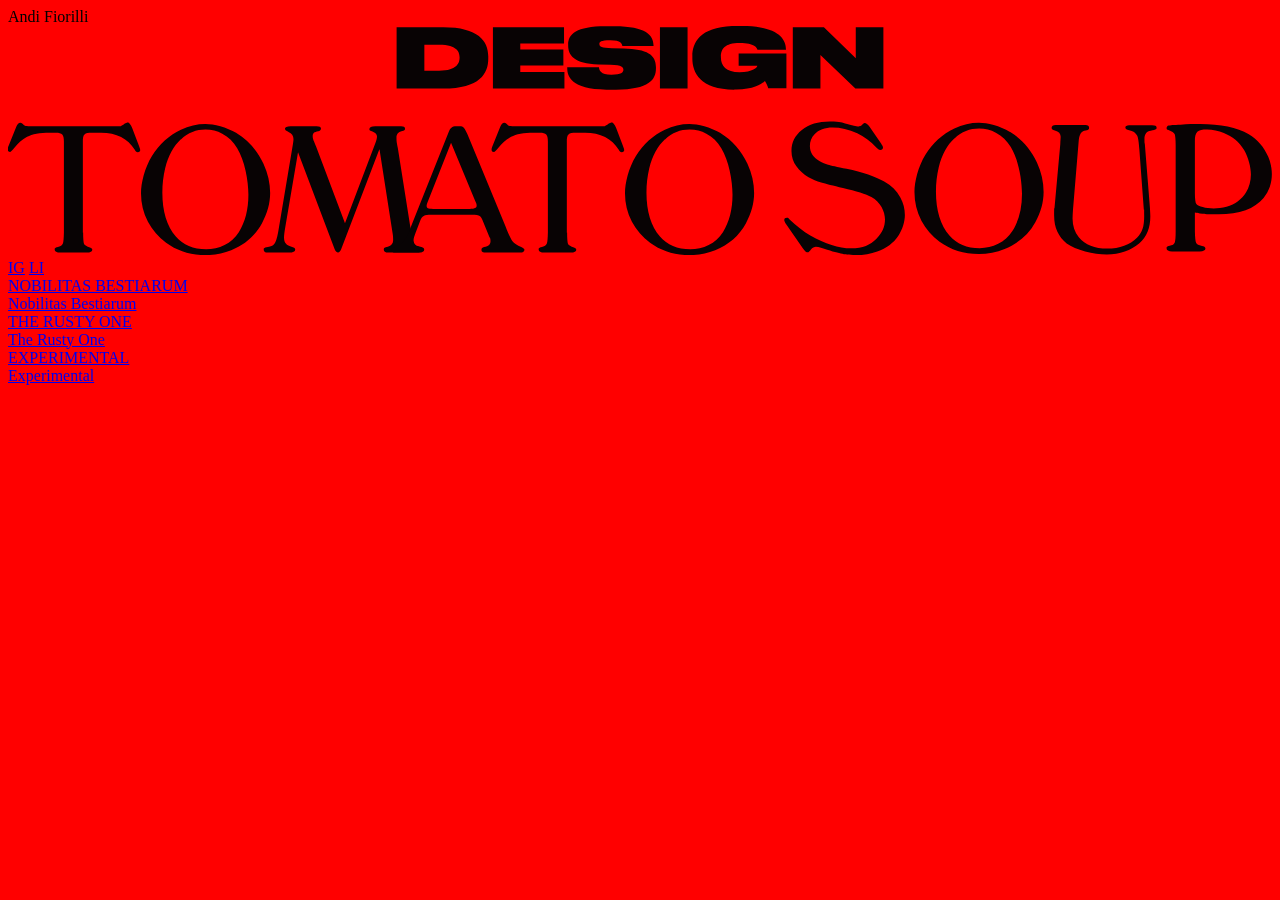
==== index.html @ 25e964f8 "Update index.html" ====
<!DOCTYPE html>
<html lang="en">
<head>
<meta charset="UTF-8">
<meta name="viewport" content="width=device-width, initial-scale=1.0">

<title>Andi Fiorilli</title>
<link rel="stylesheet" href="style.css">    

</head>

<body>

<header class="header">

    <div class="name">
        Andi Fiorilli
    </div>

    <div class="logo">
        <img src="logo-DTS.svg" alt="Design Tomato Soup">
    </div>

    <div class="links">
        <a href="https://instagram.com/designtomatosoup" target="_blank">IG</a>
        <a href="https://www.linkedin.com/in/andresfiorilli/" target="_blank">LI</a>
    </div>

</header>

<section class="gallery">

    <a href="nb.html" class="project">

        <div class="thumb hero">
            <div class="placeholder">
                NOBILITAS BESTIARUM
            </div>
        </div>

        <div class="project-title">
            Nobilitas Bestiarum
        </div>

    </a>

    <a href="rusty-one.html" class="project">

        <div class="thumb square">
            <div class="placeholder">
                THE RUSTY ONE
            </div>
        </div>

        <div class="project-title">
            The Rusty One
        </div>

    </a>

    <a href="experimental.html" class="project">

        <div class="thumb vertical">
            <div class="placeholder">
                EXPERIMENTAL
            </div>
        </div>

        <div class="project-title">
            Experimental
        </div>

    </a>

</section>

</body>
</html>
---- style.css ----
body{
    background:red;
}
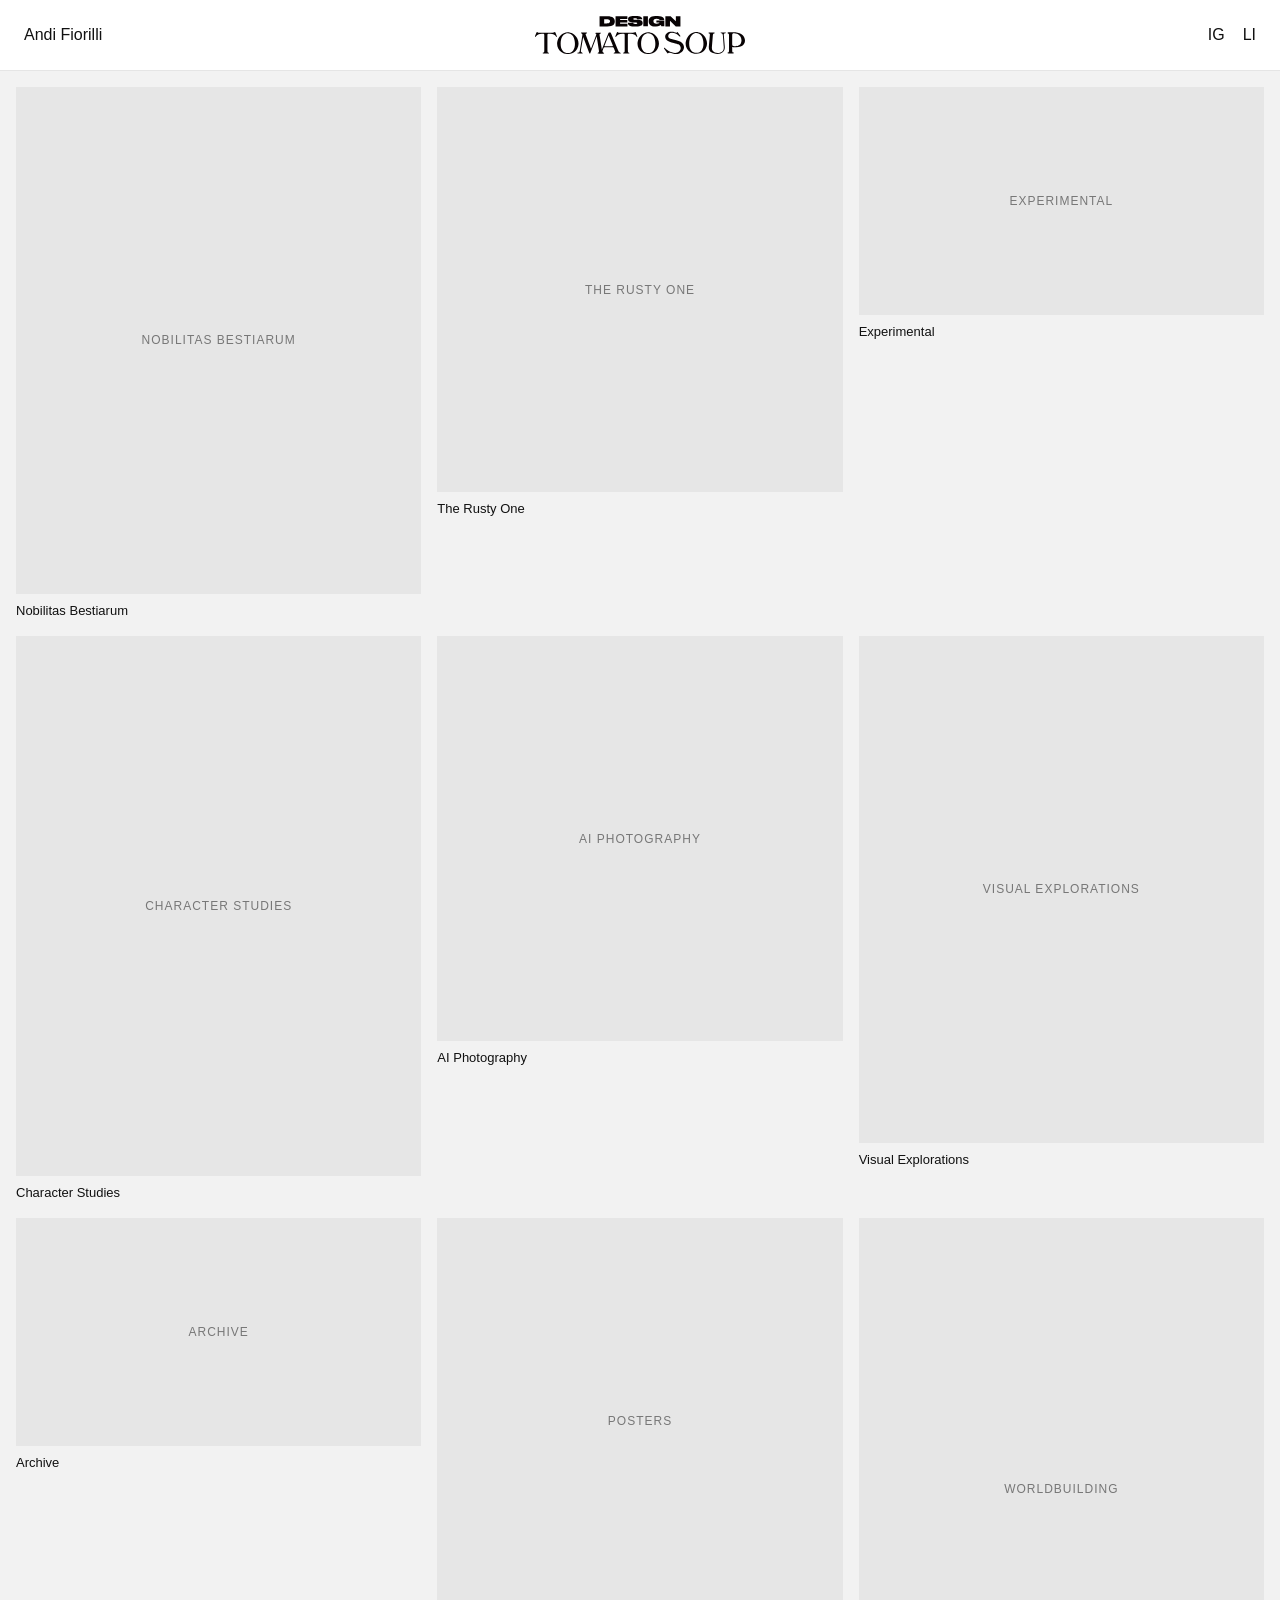
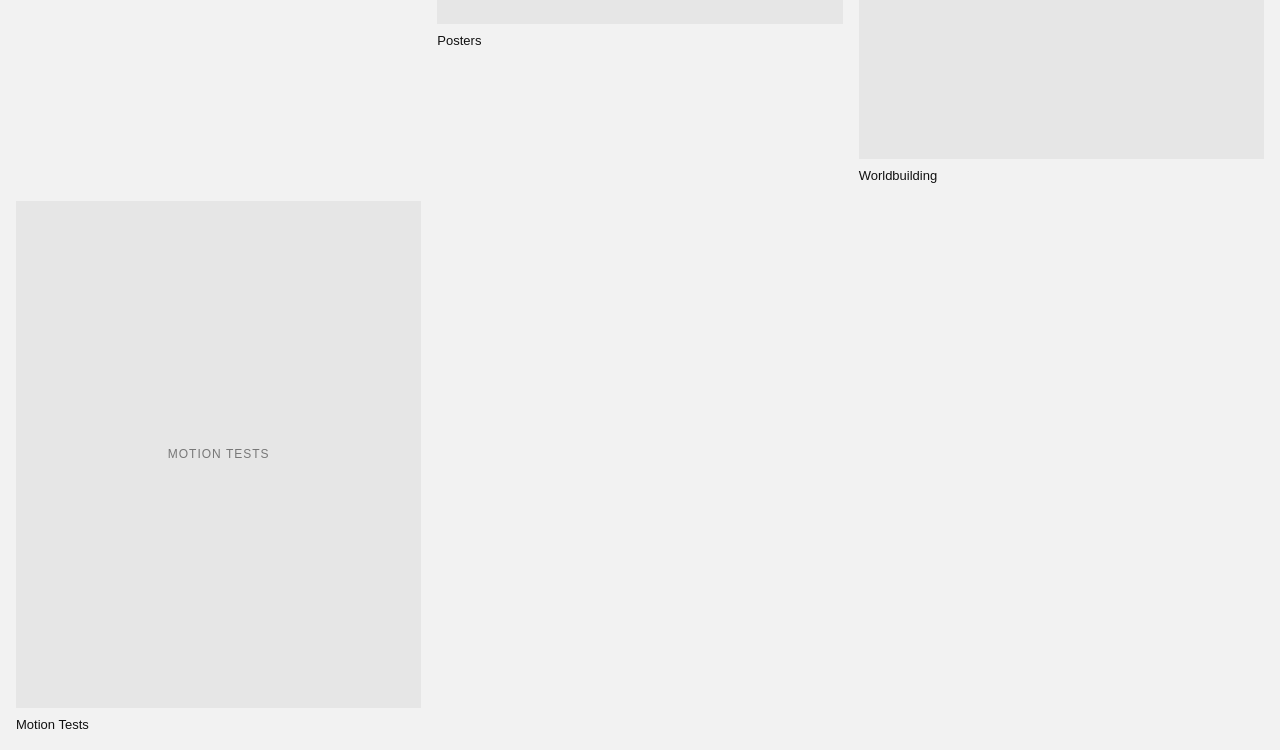
==== commit 1700b044: "Update index.html" ====
--- a/index.html
+++ b/index.html
@@ -30,47 +30,75 @@
 
 <section class="gallery">
 
-    <a href="nb.html" class="project">
+<a href="nb.html" class="project">
+    <div class="thumb vertical">
+        <div class="placeholder">NOBILITAS BESTIARUM</div>
+    </div>
+    <div class="project-title">Nobilitas Bestiarum</div>
+</a>
 
-        <div class="thumb hero">
-            <div class="placeholder">
-                NOBILITAS BESTIARUM
-            </div>
-        </div>
+<a href="rusty-one.html" class="project">
+    <div class="thumb square">
+        <div class="placeholder">THE RUSTY ONE</div>
+    </div>
+    <div class="project-title">The Rusty One</div>
+</a>
 
-        <div class="project-title">
-            Nobilitas Bestiarum
-        </div>
+<a href="experimental.html" class="project">
+    <div class="thumb hero">
+        <div class="placeholder">EXPERIMENTAL</div>
+    </div>
+    <div class="project-title">Experimental</div>
+</a>
 
-    </a>
+<a href="#" class="project">
+    <div class="thumb tall">
+        <div class="placeholder">CHARACTER STUDIES</div>
+    </div>
+    <div class="project-title">Character Studies</div>
+</a>
 
-    <a href="rusty-one.html" class="project">
+<a href="#" class="project">
+    <div class="thumb square">
+        <div class="placeholder">AI PHOTOGRAPHY</div>
+    </div>
+    <div class="project-title">AI Photography</div>
+</a>
 
-        <div class="thumb square">
-            <div class="placeholder">
-                THE RUSTY ONE
-            </div>
-        </div>
+<a href="#" class="project">
+    <div class="thumb vertical">
+        <div class="placeholder">VISUAL EXPLORATIONS</div>
+    </div>
+    <div class="project-title">Visual Explorations</div>
+</a>
 
-        <div class="project-title">
-            The Rusty One
-        </div>
+<a href="#" class="project">
+    <div class="thumb hero">
+        <div class="placeholder">ARCHIVE</div>
+    </div>
+    <div class="project-title">Archive</div>
+</a>
 
-    </a>
+<a href="#" class="project">
+    <div class="thumb square">
+        <div class="placeholder">POSTERS</div>
+    </div>
+    <div class="project-title">Posters</div>
+</a>
 
-    <a href="experimental.html" class="project">
+<a href="#" class="project">
+    <div class="thumb tall">
+        <div class="placeholder">WORLDBUILDING</div>
+    </div>
+    <div class="project-title">Worldbuilding</div>
+</a>
 
-        <div class="thumb vertical">
-            <div class="placeholder">
-                EXPERIMENTAL
-            </div>
-        </div>
-
-        <div class="project-title">
-            Experimental
-        </div>
-
-    </a>
+<a href="#" class="project">
+    <div class="thumb vertical">
+        <div class="placeholder">MOTION TESTS</div>
+    </div>
+    <div class="project-title">Motion Tests</div>
+</a>
 
 </section>
 
--- a/style.css
+++ b/style.css
@@ -1,3 +1,196 @@
+:root{
+    --white:#ffffff;
+    --gray:#f2f2f2;
+    --black:#111111;
+}
+
+*{
+    margin:0;
+    padding:0;
+    box-sizing:border-box;
+}
+
+html{
+    scroll-behavior:smooth;
+}
+
 body{
-    background:red;
+    font-family:Arial, Helvetica, sans-serif;
+    background:var(--gray);
+    color:var(--black);
 }
+
+/* =========================
+   HEADER
+========================= */
+
+.header{
+    position:sticky;
+    top:0;
+    z-index:1000;
+
+    background:var(--white);
+
+    padding:16px 24px;
+
+    border-bottom:1px solid #e5e5e5;
+
+    display:grid;
+    grid-template-columns:1fr auto 1fr;
+    align-items:center;
+}
+
+.name{
+    font-size:16px;
+    font-weight:400;
+}
+
+.logo{
+    text-align:center;
+}
+
+.logo img{
+    height:38px;
+    width:auto;
+    display:block;
+}
+
+.links{
+    justify-self:end;
+    display:flex;
+    gap:18px;
+}
+
+.links a{
+    color:var(--black);
+    text-decoration:none;
+    transition:opacity .2s ease;
+}
+
+.links a:hover{
+    opacity:.5;
+}
+
+/* =========================
+   GALLERY
+========================= */
+
+.gallery{
+    width:100%;
+    padding:16px;
+
+    display:grid;
+
+    grid-template-columns:
+    repeat(
+        auto-fit,
+        minmax(320px,1fr)
+    );
+
+    gap:16px;
+}
+
+/* =========================
+   PROJECT CARD
+========================= */
+
+.project{
+    text-decoration:none;
+    color:var(--black);
+
+    display:flex;
+    flex-direction:column;
+
+    gap:8px;
+
+    transition:opacity .2s ease;
+}
+
+.project:hover{
+    opacity:.85;
+}
+
+.thumb{
+    width:100%;
+    overflow:hidden;
+    background:var(--white);
+}
+
+.project-title{
+    font-size:13px;
+    line-height:1.4;
+}
+
+/* =========================
+   RATIOS
+========================= */
+
+.hero{
+    aspect-ratio:16/9;
+}
+
+.vertical{
+    aspect-ratio:4/5;
+}
+
+.square{
+    aspect-ratio:1/1;
+}
+
+.tall{
+    aspect-ratio:3/4;
+}
+
+/* =========================
+   PLACEHOLDER
+========================= */
+
+.placeholder{
+    width:100%;
+    height:100%;
+
+    background:#e6e6e6;
+
+    display:flex;
+    align-items:center;
+    justify-content:center;
+
+    color:#777;
+
+    font-size:12px;
+    letter-spacing:1px;
+    text-align:center;
+
+    padding:20px;
+}
+
+/* =========================
+   MOBILE
+========================= */
+
+@media (max-width:768px){
+
+    .header{
+        grid-template-columns:1fr;
+        gap:14px;
+        text-align:center;
+    }
+
+    .name{
+        order:1;
+    }
+
+    .logo{
+        order:2;
+    }
+
+    .links{
+        order:3;
+        justify-self:center;
+    }
+
+    .gallery{
+        grid-template-columns:1fr;
+    }
+
+}
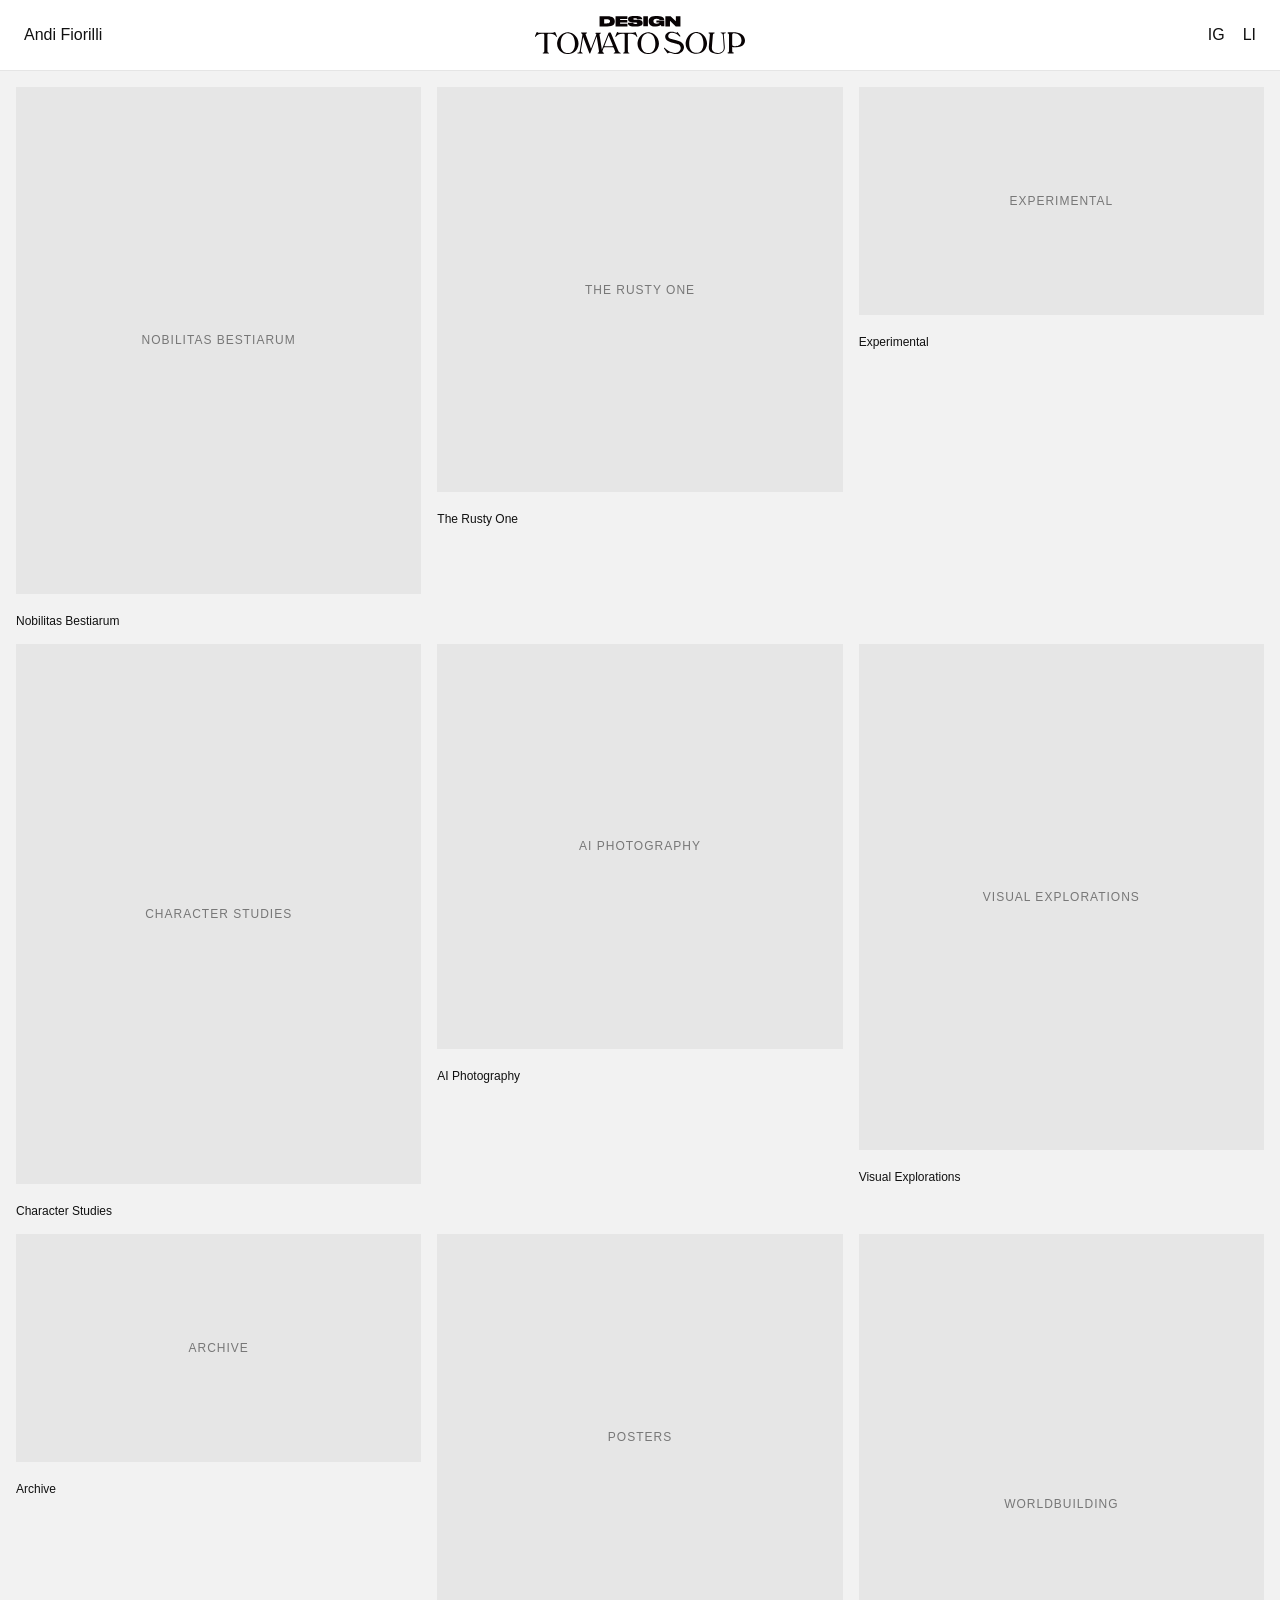
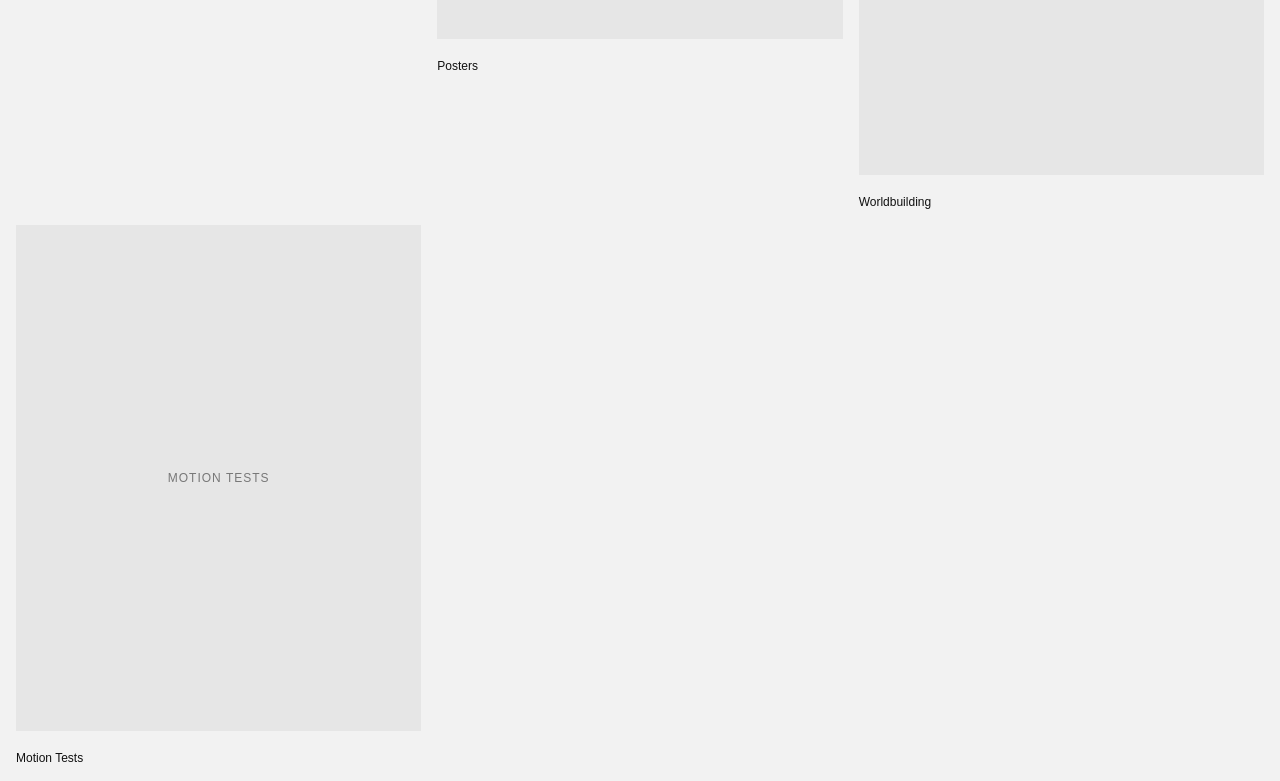
==== commit 9fa4978b: "Update index.html" ====
--- a/index.html
+++ b/index.html
@@ -18,7 +18,9 @@
     </div>
 
     <div class="logo">
-        <img src="logo-DTS.svg" alt="Design Tomato Soup">
+        <a href="index.html">
+            <img src="logo-DTS.svg" alt="Design Tomato Soup">
+        </a>
     </div>
 
     <div class="links">
--- a/style.css
+++ b/style.css
@@ -117,8 +117,8 @@
 }
 
 .project-title{
-    font-size:13px;
-    line-height:1.4;
+  padding-top:12px;
+  font-size:12px;
 }
 
 /* =========================
@@ -171,26 +171,98 @@
 @media (max-width:768px){
 
     .header{
-        grid-template-columns:1fr;
-        gap:14px;
-        text-align:center;
+        display:flex;
+        flex-direction:column;
+        gap:10px;
+        padding:12px 16px;
+    }
+
+    .logo img{
+        height:28px;
     }
 
     .name{
+        display:none;
+    }
+
+    .links{
+        justify-content:center;
+        gap:16px;
+    }
+
+}
+/* =========================
+   PROJECT PAGE
+========================= */
+
+.project-page{
+    display:grid;
+    grid-template-columns:1fr 320px;
+    gap:40px;
+    padding:40px;
+}
+
+.project-gallery{
+    column-count:2;
+    column-gap:14px;
+}
+
+.project-gallery img{
+    width:100%;
+    display:block;
+    margin-bottom:14px;
+}
+
+.project-info{
+    position:sticky;
+    top:100px;
+    align-self:start;
+}
+
+.project-info h1{
+    font-size:14px;
+    font-weight:400;
+    text-transform:uppercase;
+    margin-bottom:20px;
+}
+
+.project-info p{
+    font-size:13px;
+    line-height:1.6;
+    margin-bottom:20px;
+}
+
+.back{
+    color:var(--black);
+    text-decoration:none;
+}
+
+.back:hover{
+    opacity:.5;
+}
+
+/* =========================
+   PROJECT MOBILE
+========================= */
+
+@media (max-width:900px){
+
+    .project-page{
+        display:flex;
+        flex-direction:column;
+        padding:20px;
+    }
+
+    .project-info{
         order:1;
-    }
-
-    .logo{
+        position:relative;
+        top:auto;
+        margin-bottom:30px;
+    }
+
+    .project-gallery{
         order:2;
-    }
-
-    .links{
-        order:3;
-        justify-self:center;
-    }
-
-    .gallery{
-        grid-template-columns:1fr;
-    }
-
-}
+        column-count:1;
+    }
+
+}
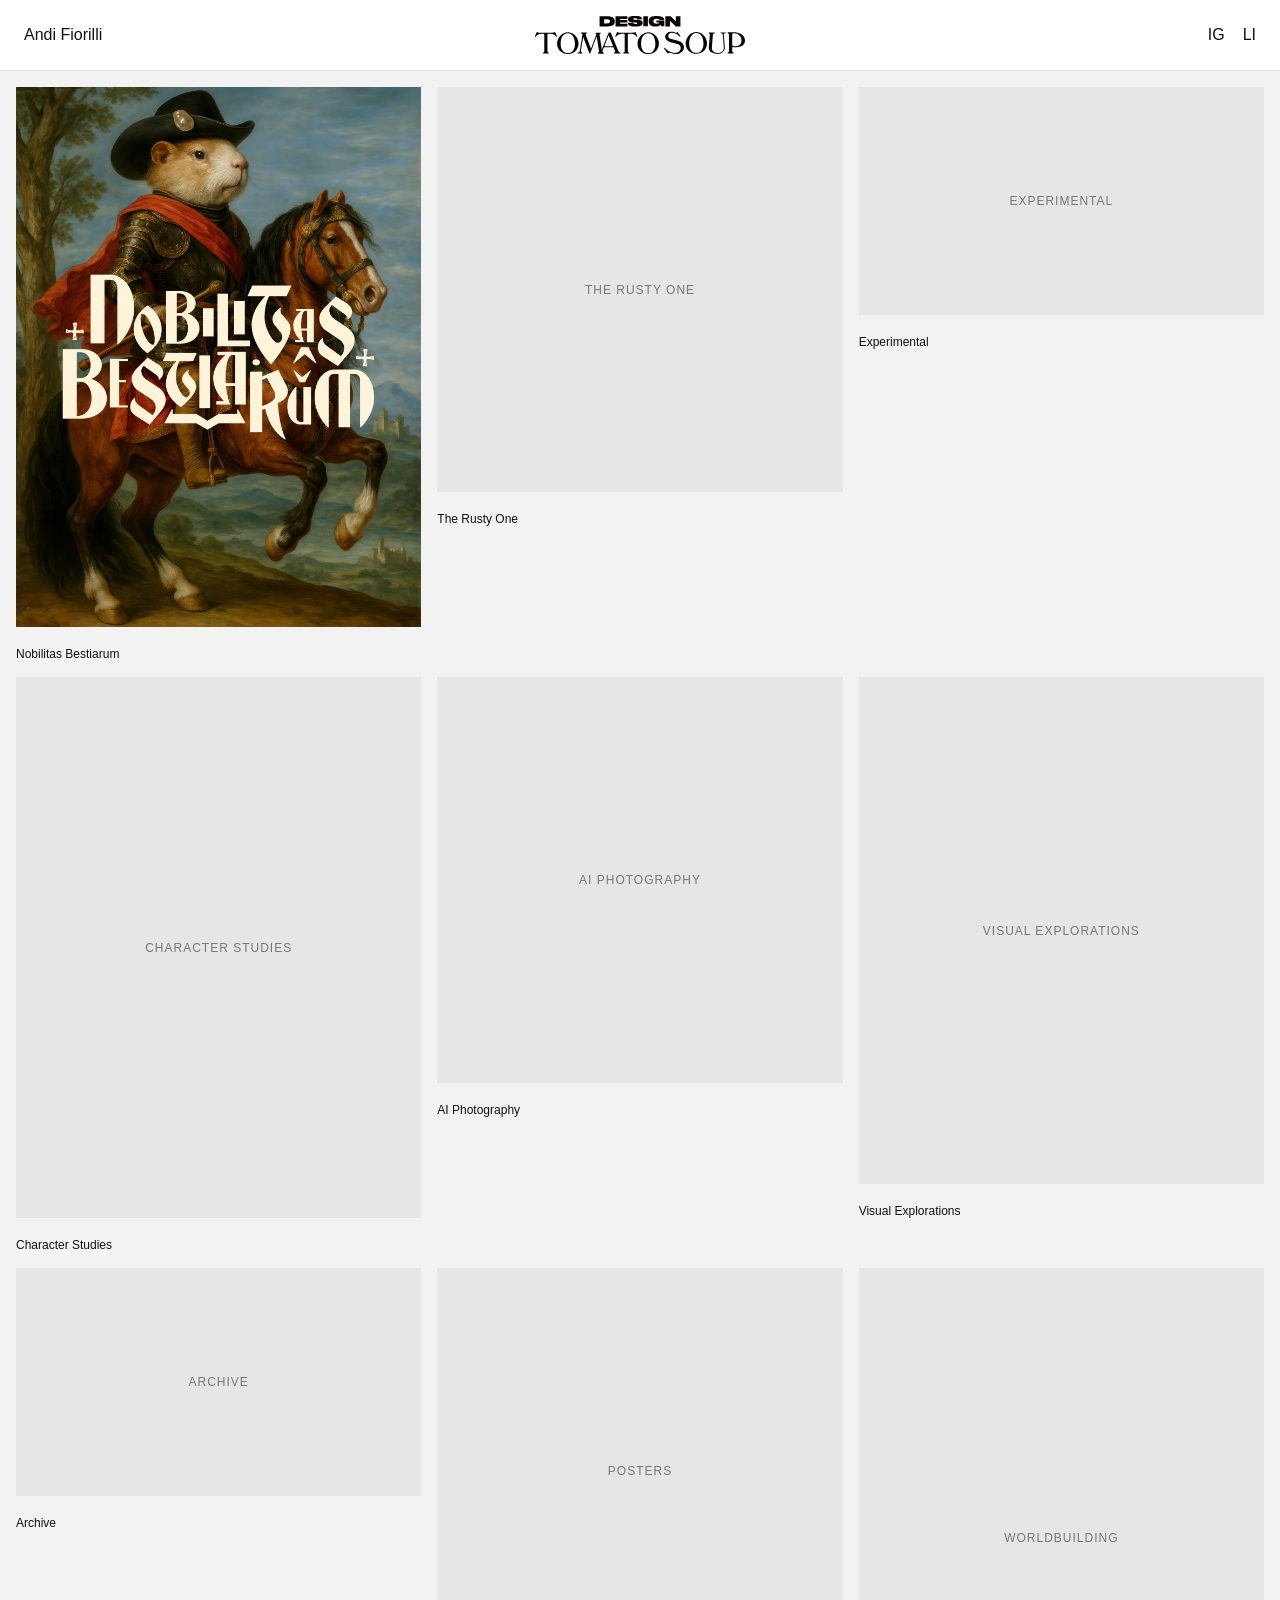
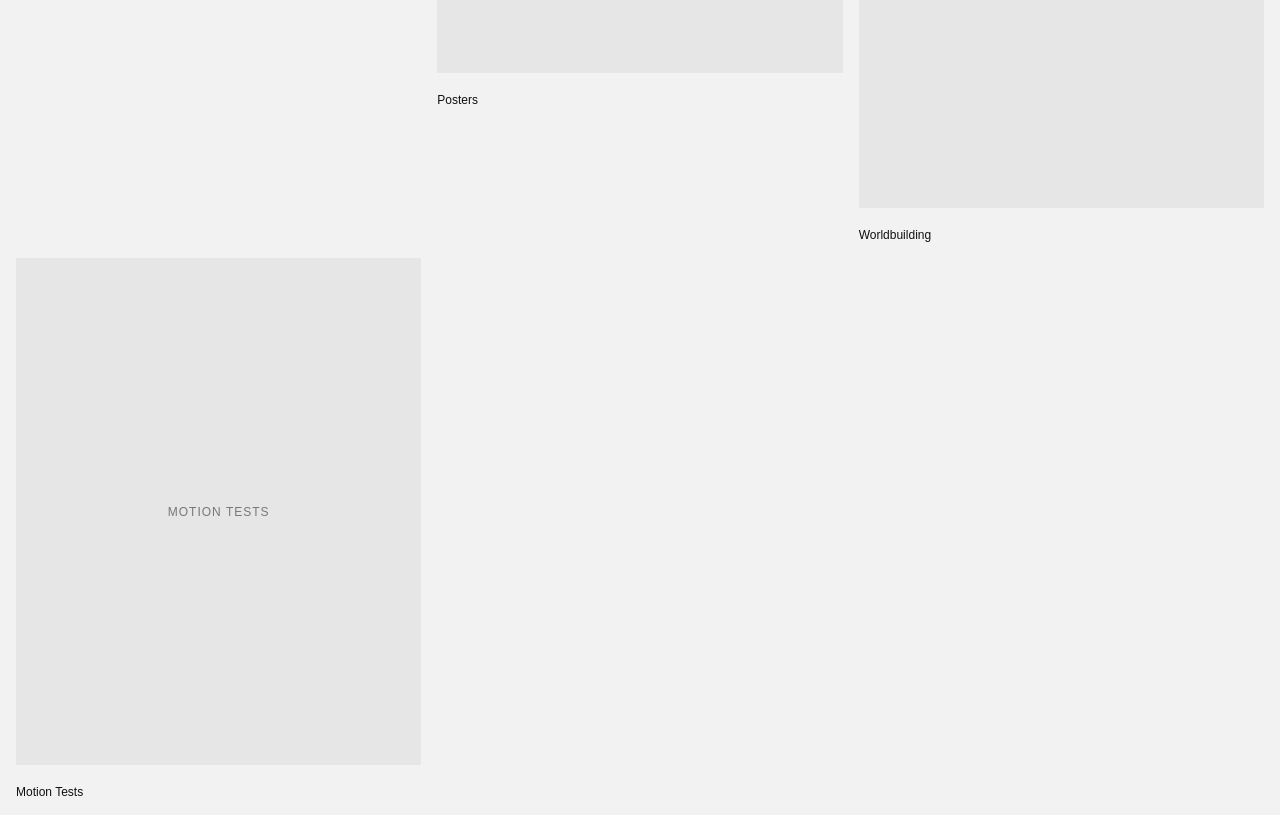
==== commit 7451eabb: "Update index.html" ====
--- a/index.html
+++ b/index.html
@@ -34,7 +34,7 @@
 
 <a href="nb.html" class="project">
     <div class="thumb vertical">
-        <div class="placeholder">NOBILITAS BESTIARUM</div>
+        <img src="images/nb/cover.jpg" alt="Nobilitas Bestiarum">
     </div>
     <div class="project-title">Nobilitas Bestiarum</div>
 </a>
--- a/style.css
+++ b/style.css
@@ -110,10 +110,11 @@
     opacity:.85;
 }
 
-.thumb{
-    width:100%;
-    overflow:hidden;
-    background:var(--white);
+.thumb img{
+    width:100%;
+    height:100%;
+    object-fit:cover;
+    display:block;
 }
 
 .project-title{
@@ -197,7 +198,7 @@
 
 .project-page{
     display:grid;
-    grid-template-columns:1fr 320px;
+    grid-template-columns:minmax(0,1fr) 360px;
     gap:40px;
     padding:40px;
 }
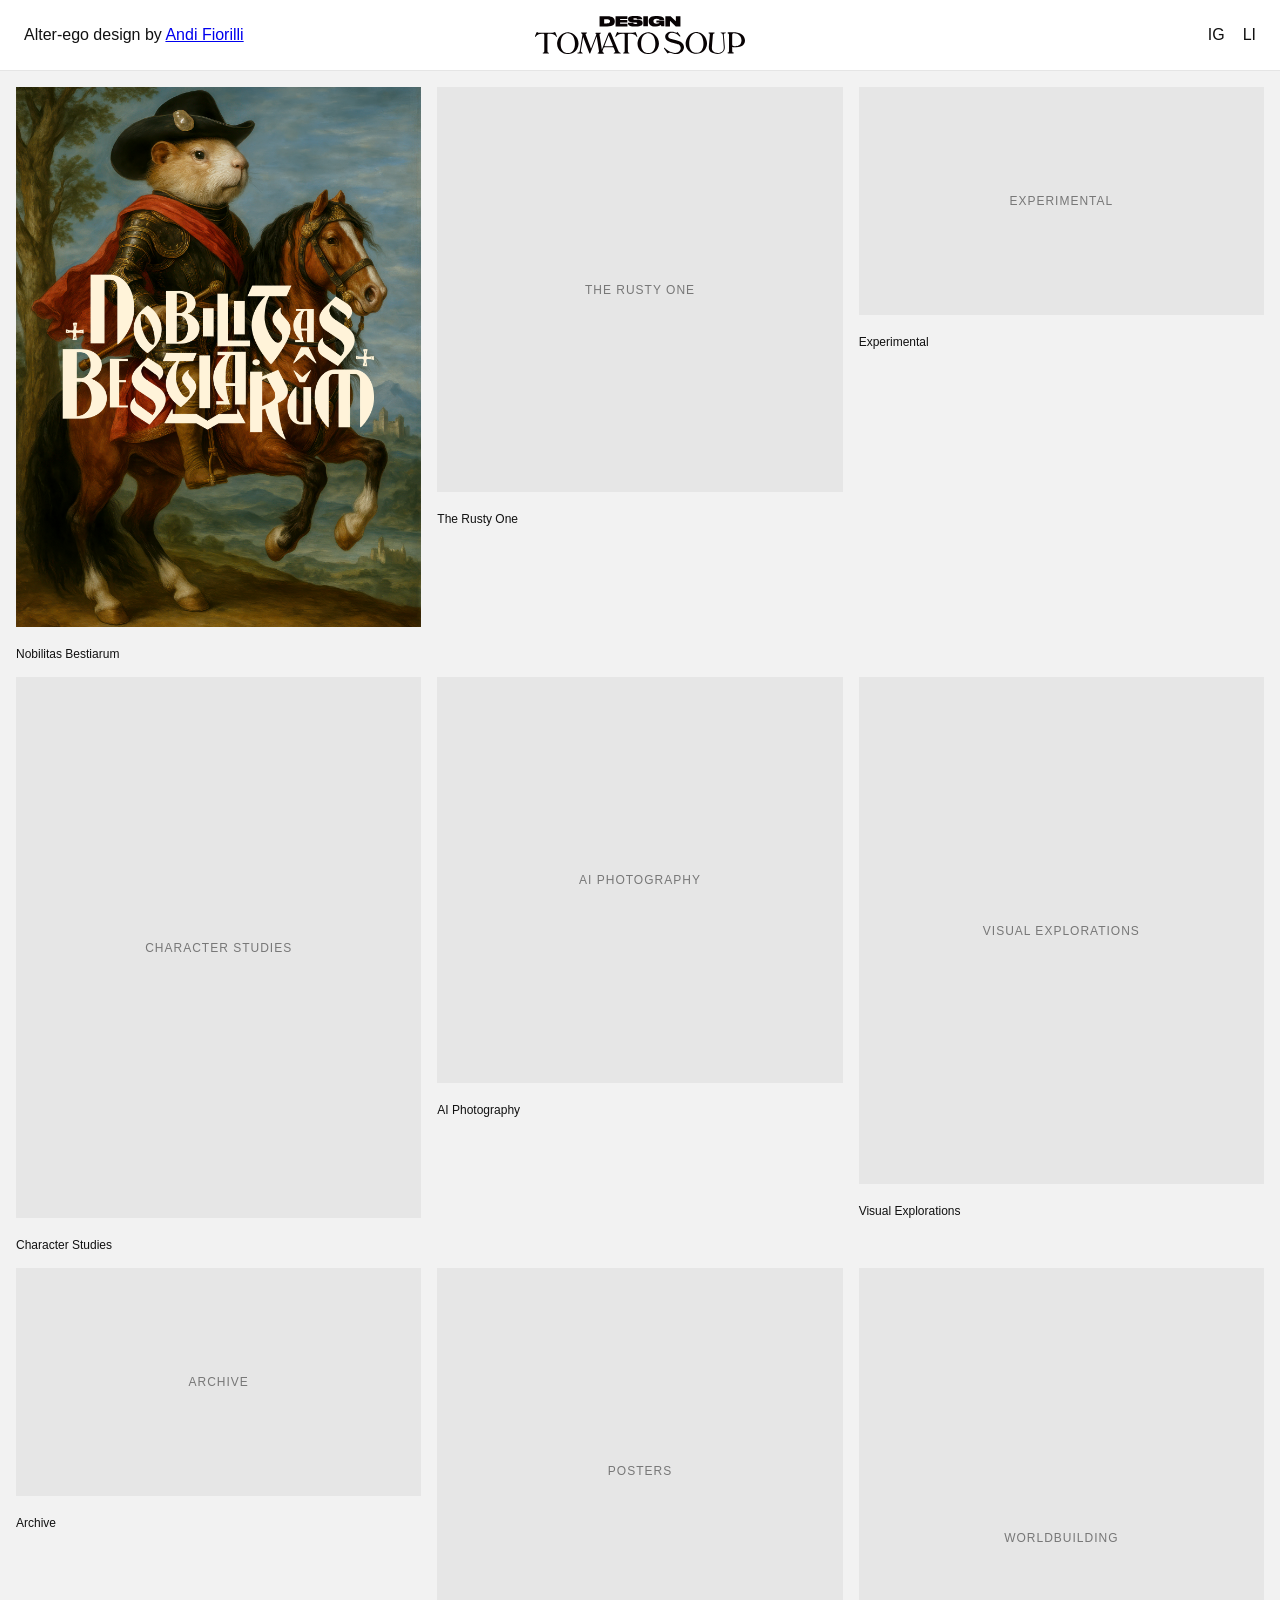
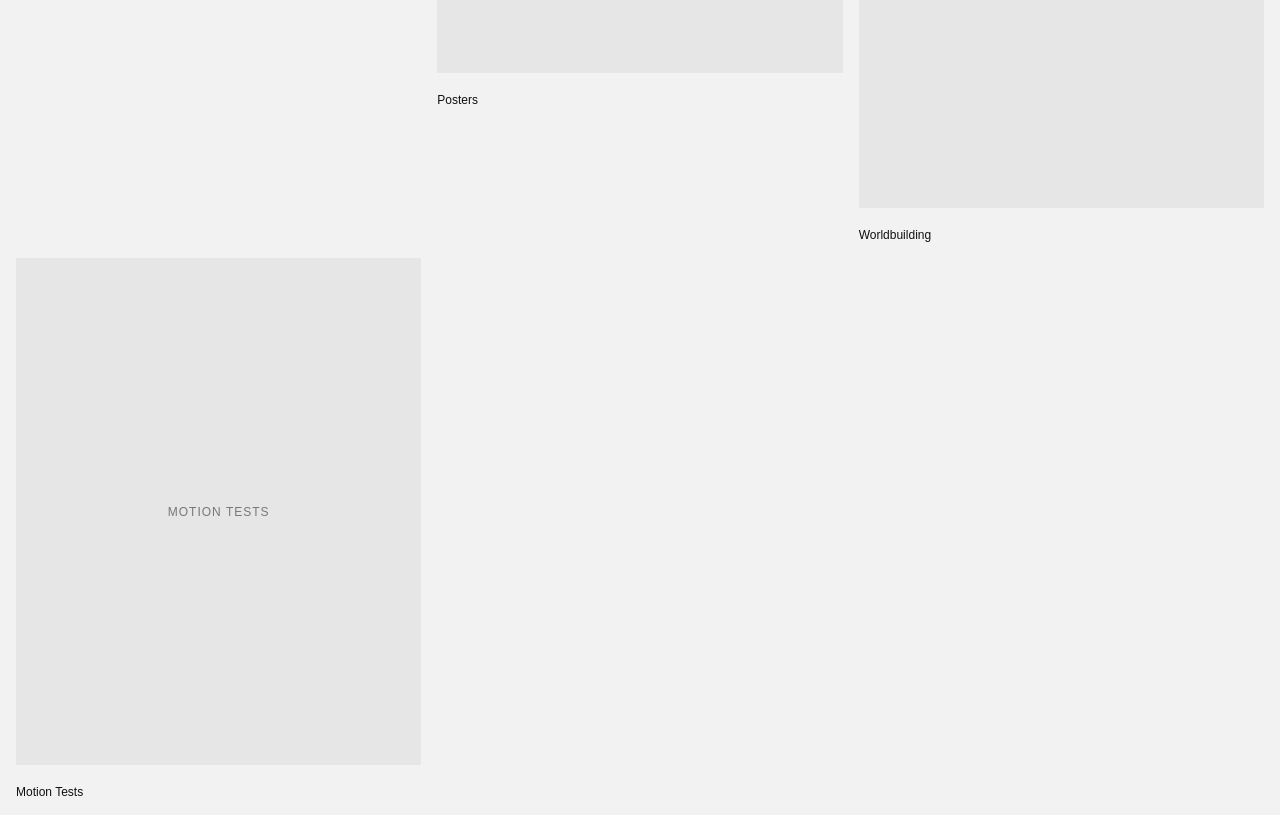
==== commit db5c5321: "Update index.html" ====
--- a/index.html
+++ b/index.html
@@ -4,7 +4,8 @@
 <meta charset="UTF-8">
 <meta name="viewport" content="width=device-width, initial-scale=1.0">
 
-<title>Andi Fiorilli</title>
+<title>Andi Fiorilli — Art Direction & AI Visual Design</title>
+<meta name="description" content="Andi Fiorilli / Andres Fiorilli, art director and graphic designer, AI imagery, worldbuilding and creative direction.">
 <link rel="stylesheet" href="style.css">    
 
 </head>
@@ -14,7 +15,10 @@
 <header class="header">
 
     <div class="name">
-        Andi Fiorilli
+        Alter-ego design by 
+        <a href="https://www.instagram.com/andifiorilli/" target="_blank" rel="noopener noreferrer">
+            Andi Fiorilli
+        </a>
     </div>
 
     <div class="logo">
@@ -23,10 +27,10 @@
         </a>
     </div>
 
-    <div class="links">
-        <a href="https://instagram.com/designtomatosoup" target="_blank">IG</a>
-        <a href="https://www.linkedin.com/in/andresfiorilli/" target="_blank">LI</a>
-    </div>
+    <nav class="links">
+        <a href="https://instagram.com/designtomatosoup" target="_blank" rel="noopener noreferrer">IG</a>
+        <a href="https://www.linkedin.com/in/andresfiorilli/" target="_blank" rel="noopener noreferrer">LI</a>
+    </nav>
 
 </header>
 
--- a/style.css
+++ b/style.css
@@ -192,6 +192,7 @@
     }
 
 }
+
 /* =========================
    PROJECT PAGE
 ========================= */
@@ -233,6 +234,54 @@
     margin-bottom:20px;
 }
 
+.project-tags{
+    display:flex;
+    flex-wrap:wrap;
+    gap:6px;
+    margin-bottom:24px;
+}
+
+.project-tags span{
+    font-size:11px;
+    line-height:1;
+    border:1px solid var(--black);
+    padding:6px 8px;
+    border-radius:999px;
+}
+
+.project-links{
+    display:flex;
+    gap:12px;
+    margin-bottom:24px;
+}
+
+.project-links a{
+    width:28px;
+    height:28px;
+
+    display:flex;
+    align-items:center;
+    justify-content:center;
+
+    border:1px solid var(--black);
+    border-radius:50%;
+
+    color:var(--black);
+    text-decoration:none;
+
+    font-size:11px;
+    line-height:1;
+}
+
+.project-links a:hover{
+    background:var(--black);
+    color:var(--white);
+}
+
+.project-year{
+    font-size:12px;
+}
+
 .back{
     color:var(--black);
     text-decoration:none;
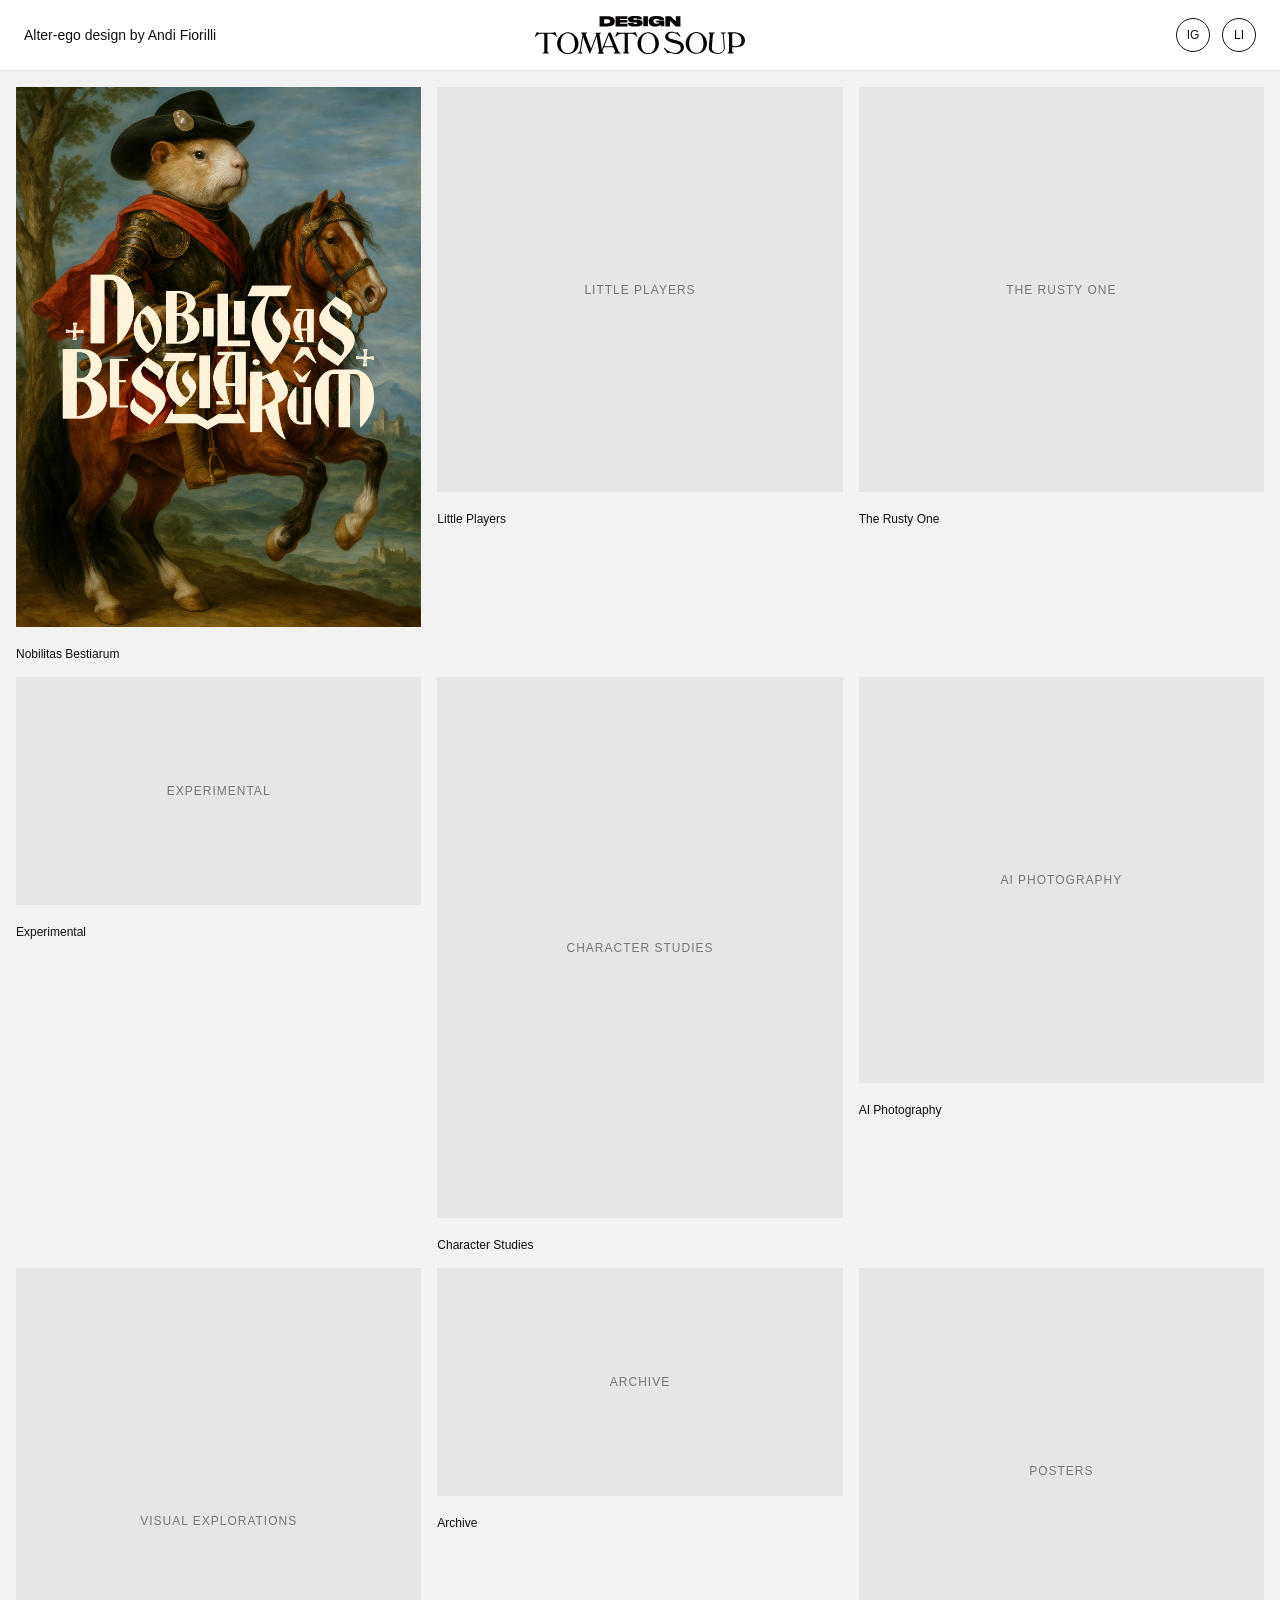
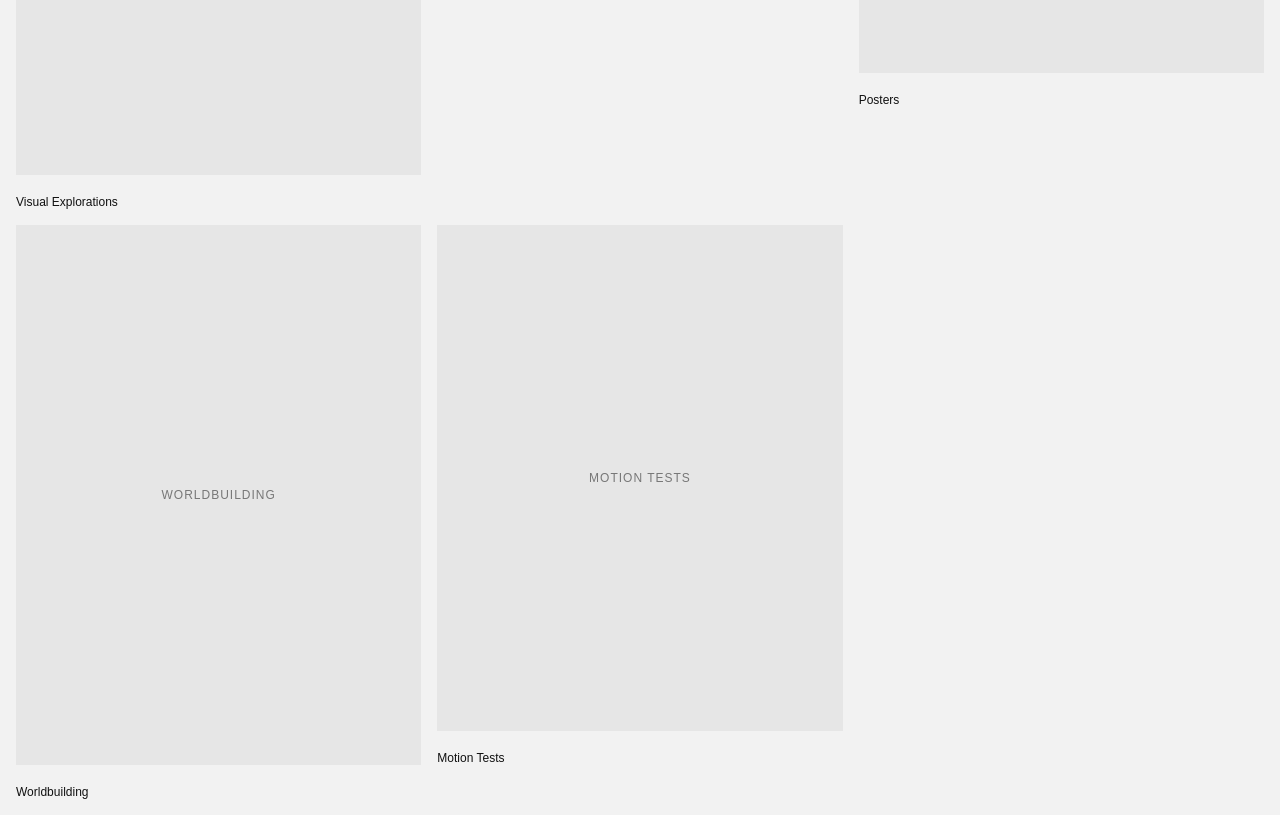
==== commit d23d328b: "Update index.html" ====
--- a/index.html
+++ b/index.html
@@ -41,6 +41,13 @@
         <img src="images/nb/cover.jpg" alt="Nobilitas Bestiarum">
     </div>
     <div class="project-title">Nobilitas Bestiarum</div>
+</a>
+
+<a href="little-players.html" class="project">
+    <div class="thumb square">
+        <div class="placeholder">LITTLE PLAYERS</div>
+    </div>
+    <div class="project-title">Little Players</div>
 </a>
 
 <a href="rusty-one.html" class="project">
--- a/style.css
+++ b/style.css
@@ -41,8 +41,18 @@
 }
 
 .name{
-    font-size:16px;
+    font-size:14px;
     font-weight:400;
+    color:var(--black);
+}
+
+.name a{
+    color:var(--black);
+    text-decoration:none;
+}
+
+.name a:hover{
+    opacity:.5;
 }
 
 .logo{
@@ -58,17 +68,32 @@
 .links{
     justify-self:end;
     display:flex;
-    gap:18px;
+    gap:12px;
 }
 
 .links a{
-    color:var(--black);
-    text-decoration:none;
-    transition:opacity .2s ease;
+    width:34px;
+    height:34px;
+
+    display:flex;
+    align-items:center;
+    justify-content:center;
+
+    border:1px solid var(--black);
+    border-radius:50%;
+
+    color:var(--black);
+    text-decoration:none;
+
+    font-size:12px;
+    line-height:1;
+
+    transition:all .2s ease;
 }
 
 .links a:hover{
-    opacity:.5;
+    background:var(--black);
+    color:var(--white);
 }
 
 /* =========================
@@ -178,17 +203,25 @@
         padding:12px 16px;
     }
 
+    .name{
+        font-size:12px;
+        line-height:1.3;
+        text-align:center;
+    }
+
     .logo img{
         height:28px;
     }
 
-    .name{
-        display:none;
-    }
-
     .links{
         justify-content:center;
-        gap:16px;
+        gap:8px;
+    }
+
+    .links a{
+        width:30px;
+        height:30px;
+        font-size:11px;
     }
 
 }
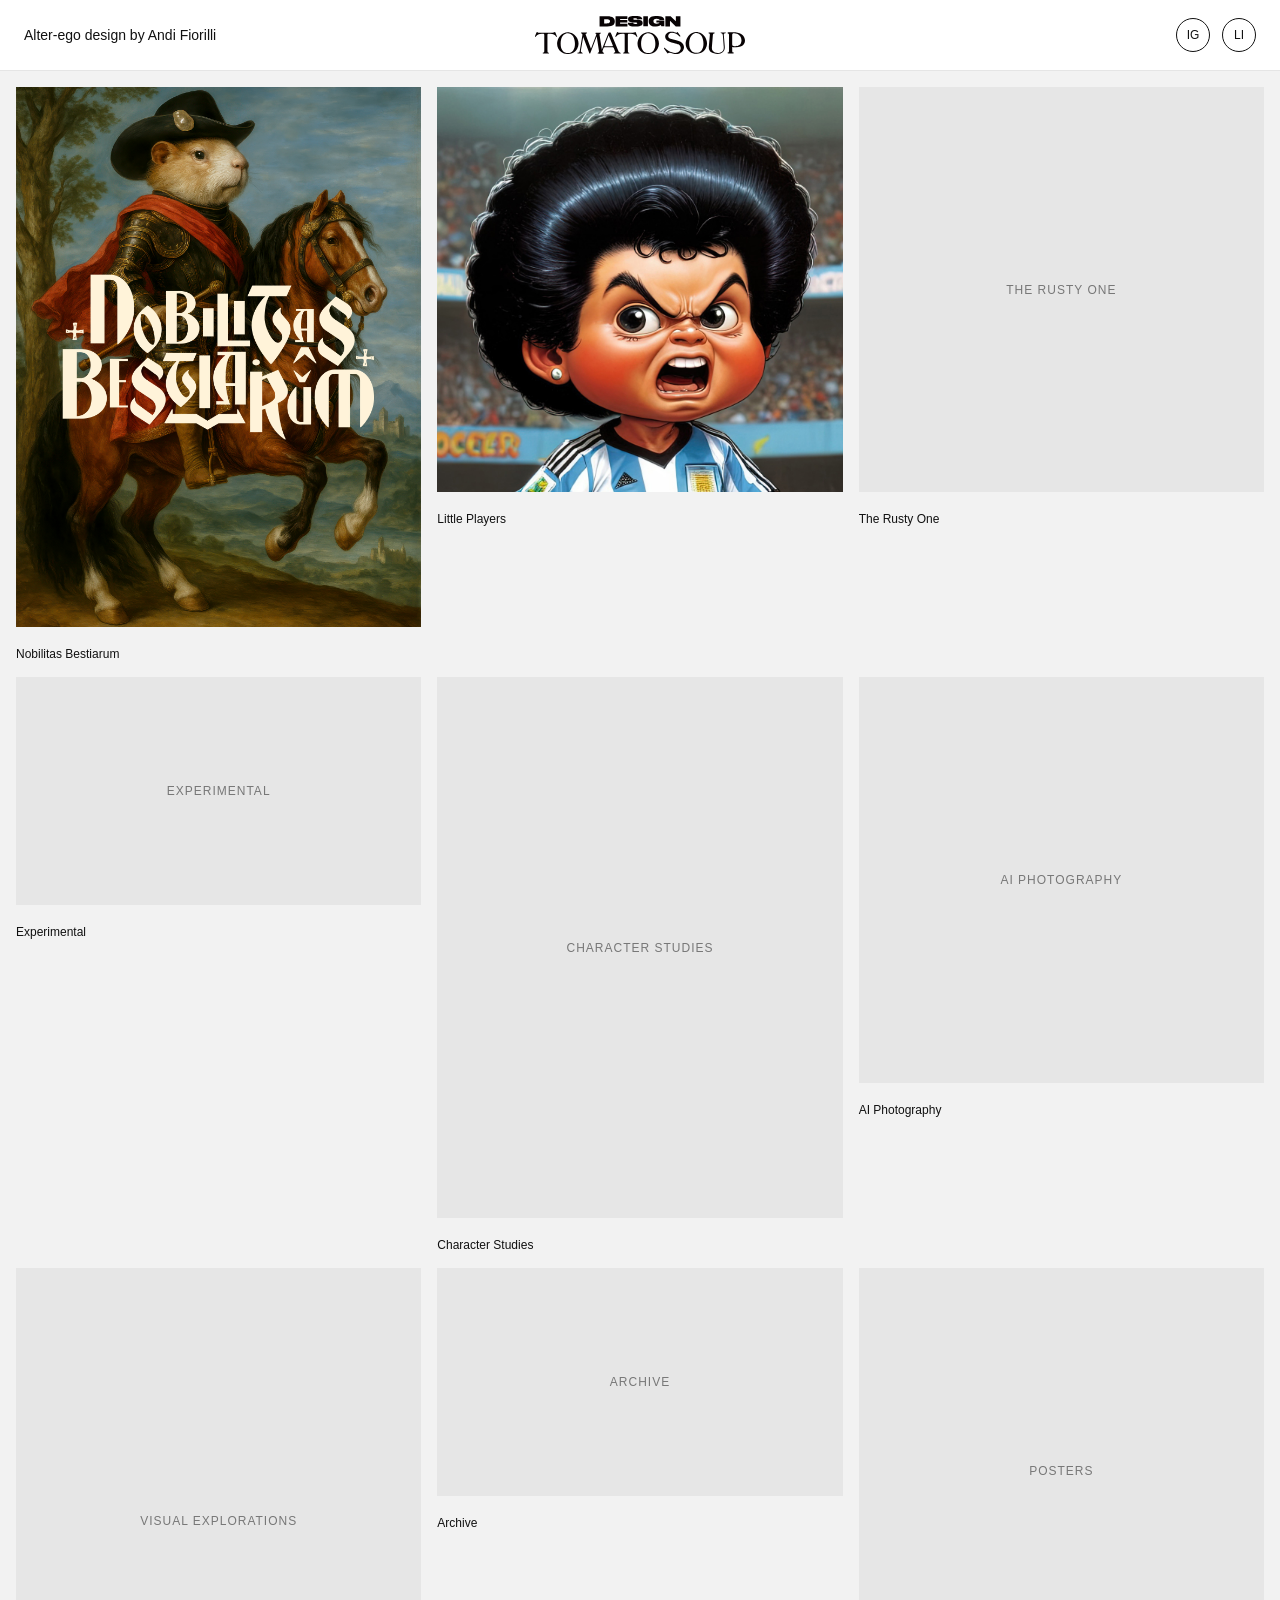
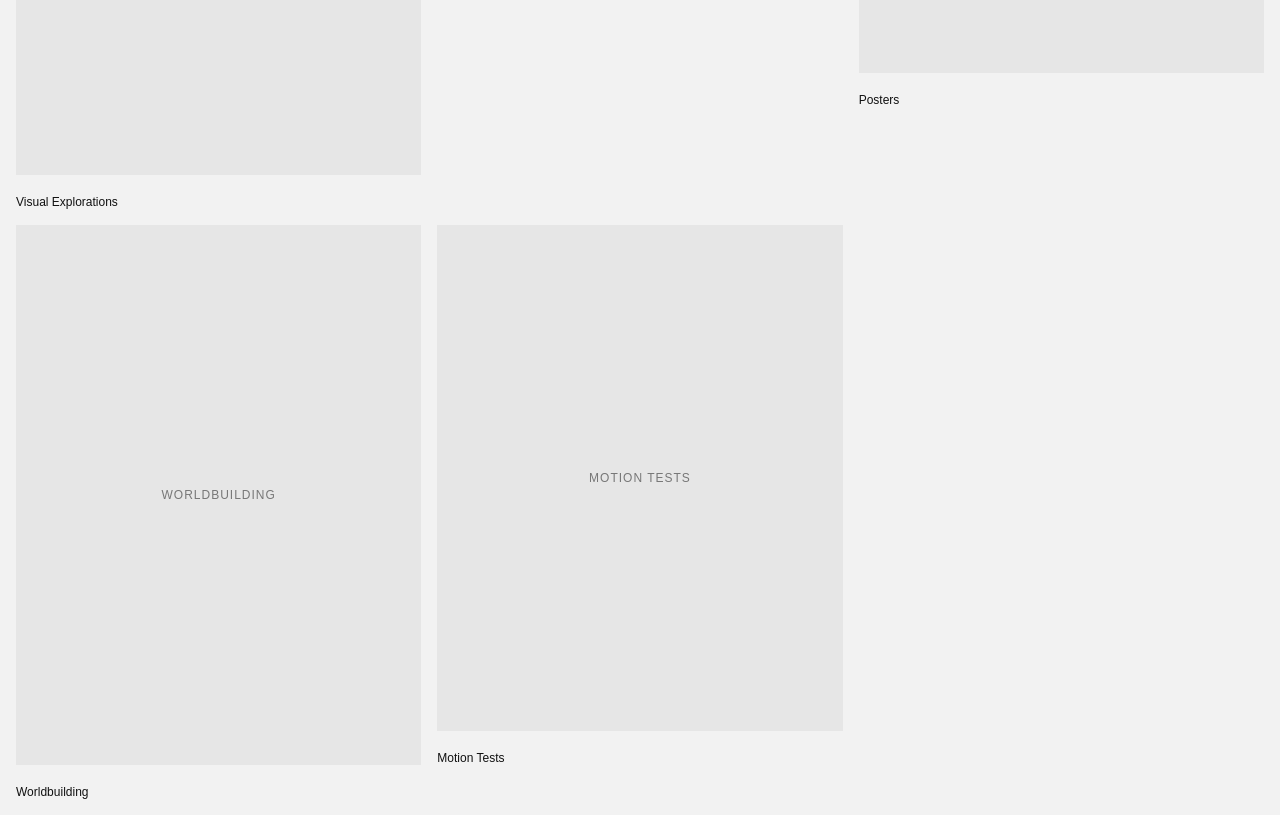
==== commit 89ca9329: "Update index.html" ====
--- a/index.html
+++ b/index.html
@@ -45,7 +45,7 @@
 
 <a href="little-players.html" class="project">
     <div class="thumb square">
-        <div class="placeholder">LITTLE PLAYERS</div>
+        <img src="images/little-players/cover.jpg" alt="Little Players">
     </div>
     <div class="project-title">Little Players</div>
 </a>
